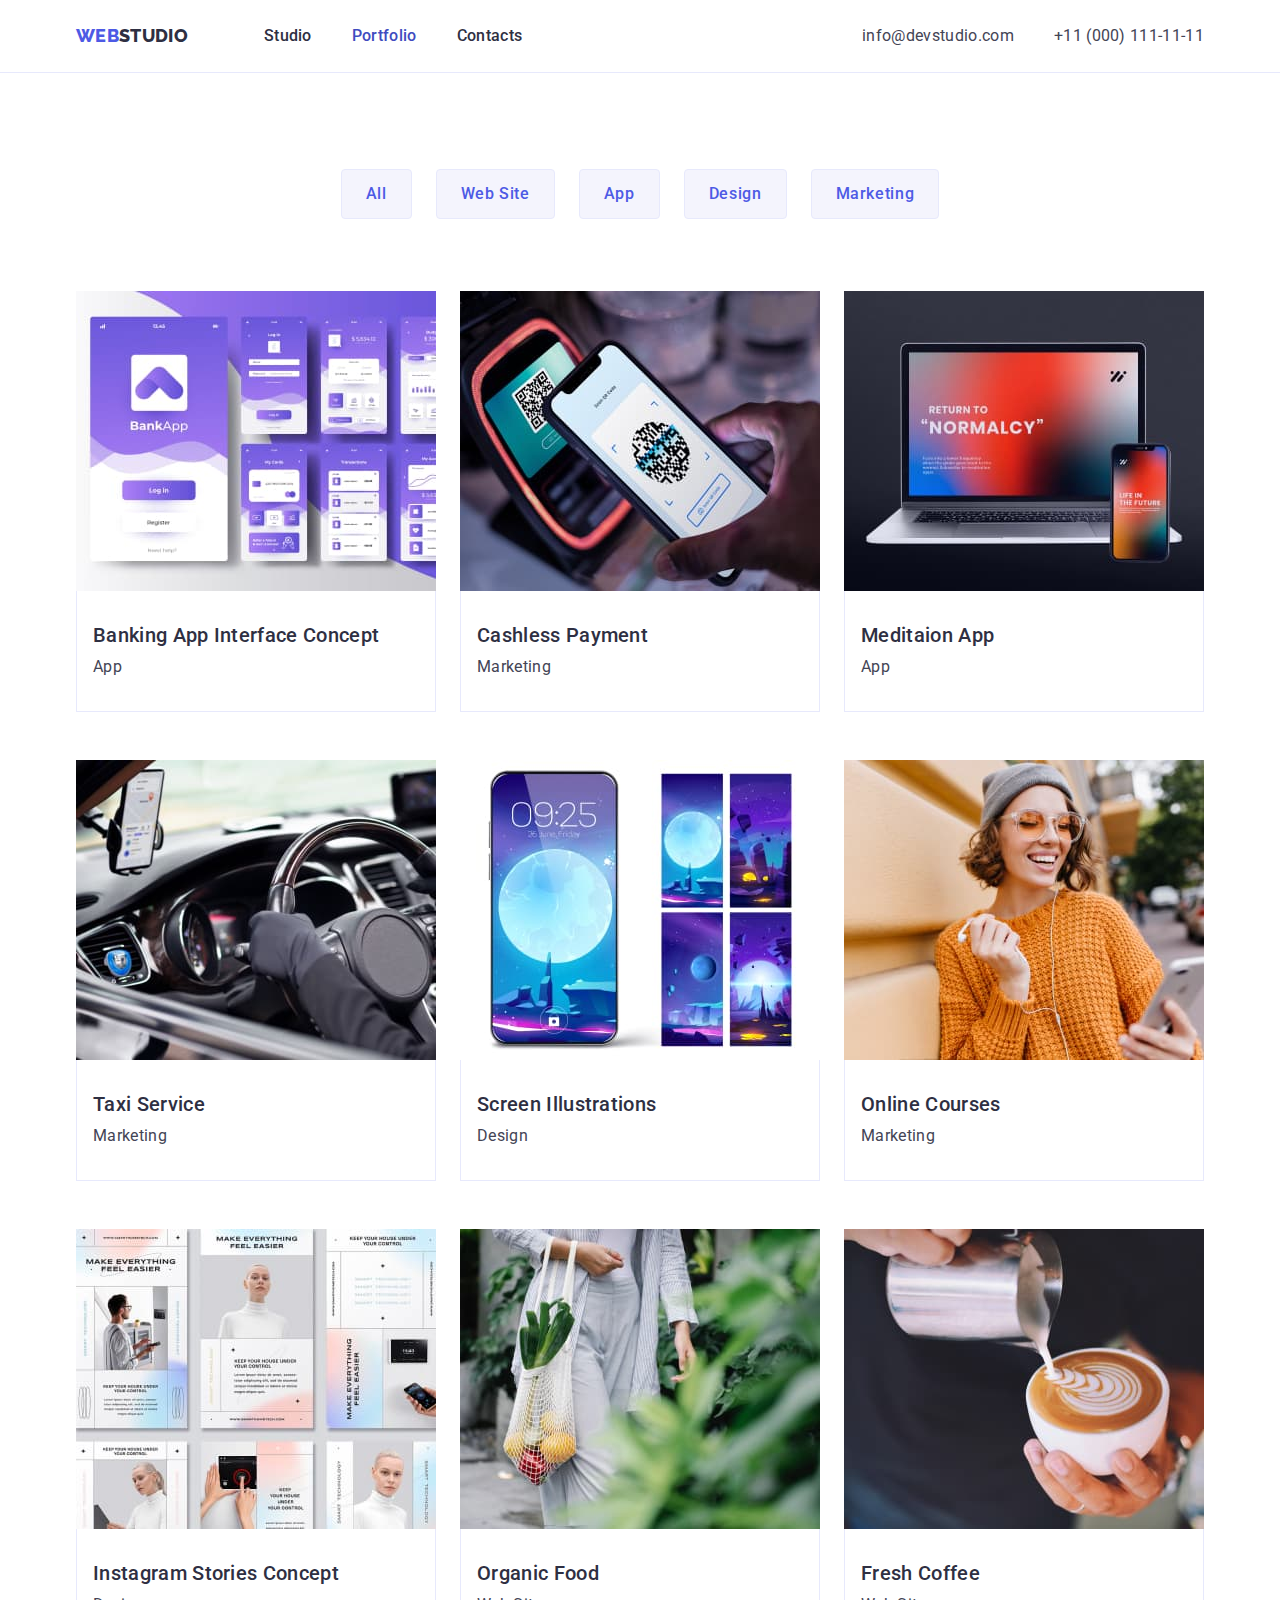
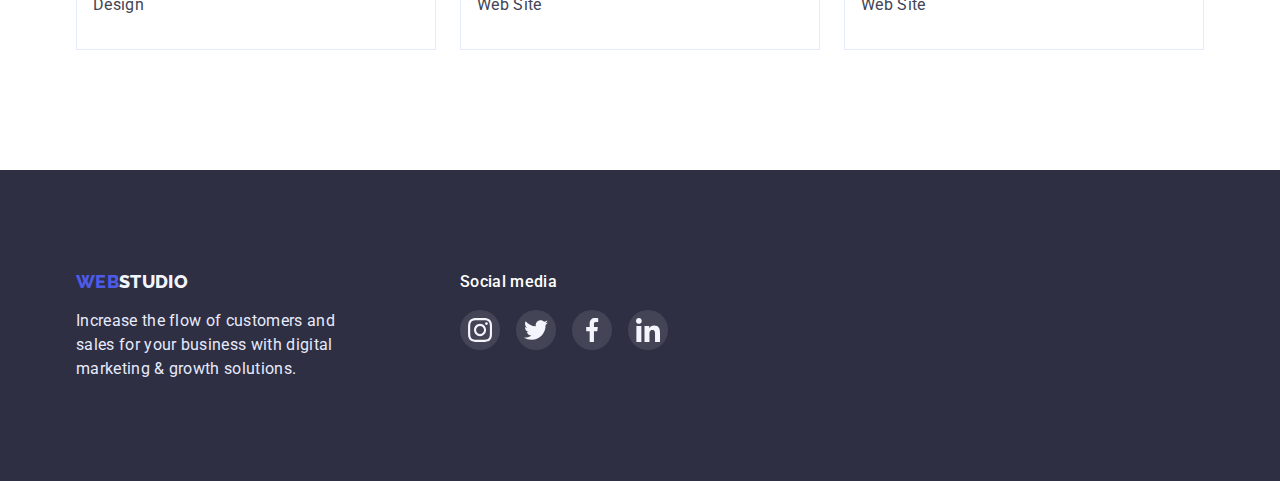
==== portfolio.html @ 614cab12 "start" ====
<!DOCTYPE html>
<html lang="en">
  <head>
    <meta charset="UTF-8" />
    <meta http-equiv="X-UA-Compatible" content="IE=edge" />
    <meta name="viewport" content="width=device-width, initial-scale=1.0" />
    <title>Document</title>
    <link rel="preconnect" href="https://fonts.googleapis.com" />
    <link rel="preconnect" href="https://fonts.gstatic.com" crossorigin />
    <link
      href="https://fonts.googleapis.com/css2?family=Raleway:wght@800&family=Roboto:wght@400;500;700;900&display=swap"
      rel="stylesheet"
    />
    <link
      rel="stylesheet"
      href="https://cdnjs.cloudflare.com/ajax/libs/modern-normalize/1.1.0/modern-normalize.min.css"
    />
    <link rel="stylesheet" href="./css/styles.css" />
  </head>
  <body>
    <header>
      <div class="container header-flex">
        <nav class="site-nav">
          <a href="./index.html" class="logo"
            ><span class="logo-web">Web</span>Studio</a
          >
          <ul class="nav-ul list">
            <li class="item">
              <a href="" class="link">Studio</a>
            </li>
            <li class="item">
              <a href="./portfolio.html" class="link current">Portfolio</a>
            </li>
            <li class="item">
              <a href="" class="link">Contacts</a>
            </li>
          </ul>
        </nav>
        <ul class="header-contacts list">
          <li class="item">
            <a href="mailto:info@devstudio.com" class="link"
              >info@devstudio.com</a
            >
          </li>
          <li class="item">
            <a href="tel:+110001111111" class="link">+11 (000) 111-11-11</a>
          </li>
        </ul>
      </div>
    </header>
    <main>
      <section class="section-portfolio">
        <div class="container">
          <div class="container-btn">
            <h1 class="section-partfolio hide">Portfolio</h1>
            <ul class="list">
              <li class="item">
                <button type="button" class="button">All</button>
              </li>
              <li class="item">
                <button type="button" class="button">Web Site</button>
              </li>
              <li class="item">
                <button type="button" class="button">App</button>
              </li>
              <li class="item">
                <button type="button" class="button">Design</button>
              </li>
              <li class="item">
                <button type="button" class="button">Marketing</button>
              </li>
            </ul>
          </div>
          <ul class="partfolio-list list">
            <li class="item">
              <a href="" class="link">
                <img
                  src="./images/Portfolio/banking_app.jpg"
                  alt="interface app"
                  width="360"
                  height="300"
                />
                <div class="text-title">
                  <h2 class="title">Banking App Interface Concept</h2>
                  <p class="text-kind">App</p>
                </div>
              </a>
            </li>
            <li class="item">
              <a href="" class="link">
                <img
                  src="./images/Portfolio/cashless_payment.jpg"
                  alt="payment by phone"
                  width="360"
                  height="300"
                />
                <div class="text-title">
                  <h2 class="title">Cashless Payment</h2>
                  <p class="text-kind">Marketing</p>
                </div>
              </a>
            </li>
            <li class="item">
              <a href="" class="link">
                <img
                  src="./images/Portfolio/meditaion_app.jpg"
                  alt="notebook and phone"
                  width="360"
                  height="300"
                />
                <div class="text-title">
                  <h2 class="title">Meditaion App</h2>
                  <p class="text-kind">App</p>
                </div>
              </a>
            </li>
            <li class="item">
              <a href="" class="link">
                <img
                  src="./images/Portfolio/taxi_service.jpg"
                  alt="Car taxi"
                  width="360"
                  height="300"
                />
                <div class="text-title">
                  <h2 class="title">Taxi Service</h2>
                  <p class="text-kind">Marketing</p>
                </div>
              </a>
            </li>
            <li class="item">
              <a href="" class="link">
                <img
                  src="./images/Portfolio/screen_illustrations.jpg"
                  alt="mobile phone and screens"
                  width="360"
                  height="300"
                />
                <div class="text-title">
                  <h2 class="title">Screen Illustrations</h2>
                  <p class="text-kind">Design</p>
                </div>
              </a>
            </li>
            <li class="item">
              <a href="" class="link">
                <img
                  src="./images/Portfolio/online_courses.jpg"
                  alt="woman talking on mobile"
                  width="360"
                  height="300"
                />
                <div class="text-title">
                  <h2 class="title">Online Courses</h2>
                  <p class="text-kind">Marketing</p>
                </div>
              </a>
            </li>
            <li class="item">
              <a href="" class="link">
                <img
                  src="./images/Portfolio/instagram_stories_concept.jpg"
                  alt="posts from instagram"
                  width="360"
                  height="300"
                />
                <div class="text-title">
                  <h2 class="title">Instagram Stories Concept</h2>
                  <p class="text-kind">Design</p>
                </div>
              </a>
            </li>
            <li class="item">
              <a href="" class="link">
                <img
                  src="./images/Portfolio/organic_food.jpg"
                  alt="Food bag"
                  width="360"
                  height="300"
                />
                <div class="text-title">
                  <h2 class="title">Organic Food</h2>
                  <p class="text-kind">Web Site</p>
                </div>
              </a>
            </li>
            <li class="item">
              <a href="" class="link">
                <img
                  src="./images/Portfolio/fresh_coffee.jpg"
                  alt="a cup of coffee"
                />
                <div class="text-title">
                  <h2 class="title">Fresh Coffee</h2>
                  <p class="text-kind">Web Site</p>
                </div>
              </a>
            </li>
          </ul>
        </div>
      </section>
    </main>
    <footer class="footer-color">
      <div class="container footer-column">
        <div class="foot">
          <a href="./index.html" class="logo"
            ><span class="logo-web">Web</span>Studio</a
          >
          <p class="text">
            Increase the flow of customers and sales for your business with
            digital marketing & growth solutions.
          </p>
        </div>
        <div class="footer-social">
          <h2 class="footer-title">Social media</h2>
          <ul class="list list-social">
            <li class="item">
              <a href="#" class="link footer-link-social">
                <svg class="social-icon" width="24" height="24">
                  <use href="./images/icons.svg#icon-instagram"></use>
                </svg>
              </a>
            </li>
            <li class="item">
              <a href="#" class="link footer-link-social">
                <svg class="social-icon" width="24" height="24">
                  <use href="./images/icons.svg#icon-twitter"></use>
                </svg>
              </a>
            </li>
            <li class="item">
              <a href="#" class="link footer-link-social">
                <svg class="social-icon" width="24" height="24">
                  <use href="./images/icons.svg#icon-facebook"></use>
                </svg>
              </a>
            </li>
            <li class="item">
              <a href="#" class="link footer-link-social">
                <svg class="social-icon" width="24" height="24">
                  <use href="./images/icons.svg#icon-linkedin"></use>
                </svg>
              </a>
            </li>
          </ul>
        </div>
      </div>
    </footer>
  </body>
</html>
---- css/styles.css ----
:root {
  --iris: #4d5ae5;
  --ocean: #404bbf;
  --navy-blue: #2e2f42;
  --green: #31d0aa;
  --slate: #434455;
  --light-slate: #8e8f99;
  --cornflower: #e7e9fc;
  --cloud: #f4f4fd;
  --navybluemodal: #2e2f42;
  --grey: #2e2f42;
  --white: #ffffff;
  --bcg-gray: linear-gradient(rgba(46, 47, 66, 0.7), rgba(46, 47, 66, 0.7));
  --bcg-cloud: linear-gradient(rgba(244, 244, 253, 1), rgba(244, 244, 253, 1));
  --bcg-social: rgba(255, 255, 255, 0.1);
  --shadow-portfolio: 0px 1px 6px rgba(46, 47, 66, 0.08);
  --shadow: 0px 1px 6px rgba(46, 47, 66, 0.08),
    0px 1px 1px rgba(46, 47, 66, 0.16), 0px 2px 1px rgba(46, 47, 66, 0.08);
  --shadow-btn: 0px 3px 1px rgba(0, 0, 0, 0.1), 0px 2px 1px rgba(0, 0, 0, 0.08),
    0px 2px 2px rgba(0, 0, 0, 0.12);
}

body {
  background-color: var(--white);
  color: var(--slate);

  font-size: 16px;
  line-height: 1.5;
  font-family: "Roboto", sans-serif;
  letter-spacing: 0.02em;
}
header {
  border-bottom: 1px solid var(--cornflower);
}

img {
  display: block;
  width: 100%;
  height: auto;
}

/* убрал в ссылках все подчеркивания */
.link,
.logo {
  text-decoration: none;
}
/* класс чтобы убрать в списках марикровку */
.list {
  list-style: none;
  padding: 0;
  margin: 0;
}
.container {
  width: 1158px;
  padding: 0 15px;
  margin-left: auto;
  margin-right: auto;
}

.header-flex {
  display: flex;
  justify-content: space-between;
  align-items: center;
}
/* ==========================Site nav=============== */

/*============= лого левая часть======== */
.logo-web {
  color: var(--iris);

  font-family: "Raleway";
  font-weight: 800;
  font-size: 18px;
  line-height: 1.3;
}

.logo-web:focus {
  color: var(--ocean);
}
.logo {
  color: var(--navy-blue);
  text-transform: uppercase;

  font-family: "Raleway";
  font-weight: 800;
  font-size: 18px;
  line-height: 1.3;
}

.logo:focus {
  color: var(--ocean);
}
.site-nav {
  display: flex;
}
.site-nav .logo {
  padding-top: 24px;
  padding-bottom: 24px;
  margin-right: 76px;
}
.nav-ul {
  display: flex;
}
.nav-ul .item:not(:last-child) {
  margin-right: 40px;
}

/*.nav-ul .item {
  background-color: tomato;
}*/

.site-nav .link {
  display: block;
  padding-top: 24px;
  padding-bottom: 24px;

  color: var(--navy-blue);

  font-weight: 500;
}

.site-nav .link:is(:hover, :focus) {
  color: var(--ocean);
}

.header-contacts {
  display: flex;
}

.header-contacts .item:not(:last-child) {
  margin-right: 40px;
}

.header-contacts .link {
  display: inline-flex;
  align-items: center;
  padding-top: 24px;
  padding-bottom: 24px;

  color: var(--slate);

  font-weight: 400;
}

.header-contacts .link:is(:hover, :focus) {
  color: var(--ocean);
}

/* ========================ICONS HEADER===================== */

/* СДЕЛАЛ ЧЕРЕЗ ФОН, НО ТАК НЕ РАБОТАЕТ ХОВЕР */

/*.header-contacts .mail::before {
  content: "";
  width: 16px;
  height: 16px;
  margin-right: 8px;

  background-image: url("../images/mail.svg");
  background-size: contain;
  background-repeat: no-repeat;
  background-position: center;
}

.header-contacts .phone::before {
  content: "";
  width: 16px;
  height: 16px;
  margin-right: 8px;

  background-image: url("../images/phone.svg");
  background-size: contain;
  background-repeat: no-repeat;
  background-position: center;
}*/

/* ===============ICONS HEADER ==END============ */

/* ==================Section first==================*/

.section-general {
  text-align: center;
  padding-top: 188px;
  padding-bottom: 188px;
  background-color: var(--navy-blue);
  height: 600px;
  max-width: 1440px;
  margin-right: auto;
  margin-left: auto;

  background-image: var(--bcg-gray), url(../images/people_office_1.jpg);

  background-size: cover;
  background-repeat: no-repeat;
  background-position: center;
}

.mein-title {
  margin: 0 auto;
  width: 494px;
  margin-bottom: 48px;

  color: var(--white);

  font-size: 56px;
  line-height: 1.07;
}

/* ===========================BUTTONS ===========================*/

/* Макет для кнопок два вида, order, normal и activ */

.button {
  border-radius: 4px;
  padding: 12px 24px;
  border: 1px solid var(--cornflower);

  color: var(--iris);
  background-color: var(--cloud);
  font-weight: 500;
  font-family: inherit;
  font-size: inherit;
  line-height: inherit;
  align-items: center;
  text-align: center;
  letter-spacing: 0.04em;
  cursor: pointer;
}
.button:is(:hover, :focus) {
  color: var(--white);
  background-color: var(--ocean);
  box-shadow: var(--shadow-btn);
  border: 1px solid transparent;
}
.button.order {
  border-radius: 4px;
  padding: 16px 32px;
  min-width: 169px;
  border: 1px solid transparent;

  color: var(--white);
  background-color: var(--iris);

  font-family: inherit;
  font-weight: 500;
  font-size: inherit;
  line-height: inherit;
  align-items: center;
  text-align: center;
  letter-spacing: 0.04em;
  cursor: pointer;
}
.button.order:is(:hover, :focus) {
  background-color: var(--ocean);
}

/*===================== По секциям================*/
/* ============features=========== */

.section-features {
  padding-top: 120px;
  padding-bottom: 120px;
}

/* скроем заголовок */
.hide {
  position: absolute;
  width: 1px;
  height: 1px;
  margin: -1px;
  padding: 0;
  overflow: hidden;
  border: 0;
  clip: rect(0 0 0 0);
}

.section-title {
  margin: 0;
  margin-bottom: 72px;

  color: var(--navy-blue);

  font-size: 36px;
  line-height: 1.11;
  text-align: center;
}
.features-list {
  display: flex;
  flex-wrap: wrap;
}

.features-list .item {
  width: calc((100% - 72px) / 4);
  margin-right: 24px;
  padding-top: 24px;
}

.features-list .item:nth-child(4n) {
  margin-right: 0;
}

.features-list .title {
  margin: 0;
  margin-top: 8px;
  margin-bottom: 8px;

  color: var(--navy-blue);

  font-weight: 500;
  font-size: 20px;
  line-height: 1.2;
}

.features-list .text {
  margin: 0;
}

/* ================ICONS FEATURES============= */

.features-list .item::before {
  display: block;
  content: "";
  height: 112px;

  background-size: auto;
  background-repeat: no-repeat;
  background-position: center;
}

.features-list .icon-strategy::before {
  background-image: url(../images/antenna_1.svg), var(--bcg-cloud);
}

.features-list .icon-punctuality::before {
  background-image: url(../images/clock_1.svg), var(--bcg-cloud);
}

.features-list .icon-diligency::before {
  background-image: url(../images/diagram_1.svg), var(--bcg-cloud);
}

.features-list .icon-technologies::before {
  background-image: url(../images/astronaut_1.svg), var(--bcg-cloud);
}

/* ==============What are we doing================= */

.section-work {
  padding-bottom: 120px;
}

.work-list {
  display: flex;
  flex-wrap: wrap;
}

.work-list .item {
  width: calc((100% - 48px) / 3);
  margin-right: 24px;
}

.work-list .item:nth-child(3n) {
  margin-right: 0;
}

/* ===========================Our Team========================= */
.section-team {
  padding-top: 120px;
  padding-bottom: 120px;

  background-color: var(--cloud);
}
.team-list {
  display: flex;
  flex-wrap: wrap;
}

.team-list .worker {
  width: calc((100% - 72px) / 4);
  margin-right: 24px;

  border-radius: 0px 0px 4px 4px;

  background-color: var(--white);
  box-shadow: var(--shadow);
}

.team-list .worker:nth-child(4n) {
  margin: 0;
}

.team-list .title {
  margin: 0;
  margin-bottom: 8px;

  color: var(--navy-blue);

  font-weight: 500;
  font-size: 20px;
  line-height: 1.2;
  text-align: center;
}

.team-list .text {
  margin: 0;
  margin-bottom: 8px;

  text-align: center;
}

.info {
  padding: 32px 16px;
}

.info .social {
  display: flex;
  justify-content: space-between;
}

.social .item {
  width: 40px;
  height: 40px;
}
.link-social {
  padding: 12px;
  width: 100%;
  height: 100%;
  display: flex;
  border-radius: 50%;
  background-color: var(--iris);
  justify-content: center;
  align-items: center;
}

.link-social {
  fill: var(--cloud);
}

.link-social:is(:hover, :focus) {
  background-color: var(--ocean);
}

.social .item:not(:last-child) {
  margin-right: 24px;
}

/*===============================Customers===========================*/

.section-customers {
  padding-top: 130px;
  padding-bottom: 120px;
}

.customers-list {
  display: flex;
  justify-content: space-between;
}

.customers-list .item {
  width: 168px;
  height: 88px;
}

.link-custom {
  width: 100%;
  height: 100%;
  padding: 16px 32px;
  border: 1px solid var(--light-slate);
  border-radius: 4px;
  display: flex;
  justify-content: center;
  align-items: center;
}

.customers-list .item:not(:last-child) {
  margin-right: 24px;
}

.logo-brend {
  fill: var(--light-slate);
}

/* При ховере меняется цвет рамки */

.link-custom:is(:hover, :focus) {
  border-color: var(--ocean);
}
/* при ховере идет обращение к иконнке и меняется ее цвет. */

.link-custom:is(:hover, :focus) .logo-brend {
  fill: var(--ocean);
}

/* ===============================footer=========================== */

.footer-color {
  padding-top: 100px;
  padding-bottom: 100px;
  background-color: var(--navy-blue);
}

.foot .logo {
  display: inline-block;
  margin-bottom: 16px;

  color: var(--cloud);

  font-family: "Raleway";
  font-weight: 800;
  font-size: 18px;
  line-height: 1.3;
}
.foot .logo:focus {
  color: var(--ocean);
}

.foot .text {
  margin: 0;

  color: var(--cornflower);
}

.foot {
  width: 264px;
  margin-right: 120px;
}

.footer-title {
  margin: 0;
  margin-bottom: 16px;

  color: var(--white);

  font-weight: 500;
  font-size: 16px;
}
/* делаем две колонки */
.footer-column {
  display: flex;
}

/* ставим иконки в один ряд */

.footer-social .list-social {
  display: flex;
  align-items: center;
}

.list-social .item:not(:last-child) {
  margin-right: 16px;
}

.list-social .item {
  width: 40px;
  height: 40px;
}

.footer-link-social {
  height: 100%;
  width: 100%;
  display: flex;
  border-radius: 50%;
  justify-content: center;
  align-items: center;
  background-color: var(--bcg-social);
}

.social-icon {
  fill: var(--cloud);
}

.footer-link-social:is(:hover, :focus) {
  background-color: var(--green);
}

/*=============================Страница  portfolio======================== */

.link.current {
  color: var(--ocean);
}
.section-portfolio {
  padding-top: 96px;
  padding-bottom: 120px;
}
.container-btn {
  margin-bottom: 72px;
}

.container-btn .list {
  display: flex;
  justify-content: center;
}

.container-btn .item:not(:last-child) {
  margin-right: 24px;
}

.partfolio-list {
  display: flex;
  flex-wrap: wrap;
}

.partfolio-list .item:not(:nth-child(3n)) {
  margin-right: 24px;
}
.partfolio-list .item:not(:nth-last-child(-n + 3)) {
  margin-bottom: 48px;
}

.partfolio-list .link {
  display: inline-block;
}

.partfolio-list .link:is(:hover, :focus) {
  box-shadow: var(--shadow-portfolio);
}

.text-title {
  border-bottom: 1px solid var(--cornflower);
  border-left: 1px solid var(--cornflower);
  border-right: 1px solid var(--cornflower);

  padding-left: 16px;
  padding-top: 32px;
  padding-bottom: 32px;
}
.partfolio-list .title {
  margin: 0;
  margin-bottom: 8px;

  color: var(--navy-blue);

  font-weight: 500;
  font-size: 20px;
  line-height: 1.2;
}

.partfolio-list .text-kind {
  margin: 0;

  color: var(--slate);
}

/* Основной цвет текста NAVY BLUE:#2E2F42 */
/* Цвет текста белый #FFFFFF */
/* акцент IRIS #4D5AE5 */
/* Цвет основного текста SLATE #434455 */
/* Цвет текста футера CORNFLOWER #E7E9FC */
/* цвет тени кнопки box-shadow rgba(0, 0, 0, 0.15) */
/* фон кнопок и блоков портфолио  и секции  OUT TEAM CLOUD #F4F4FD */
/* Тень футера 0px 2px 1px rgba(46, 47, 66, 0.08), 0px 1px 1px rgba(46, 47, 66, 0.16), 0px 1px 6px rgba(46, 47, 66, 0.08) */ ;
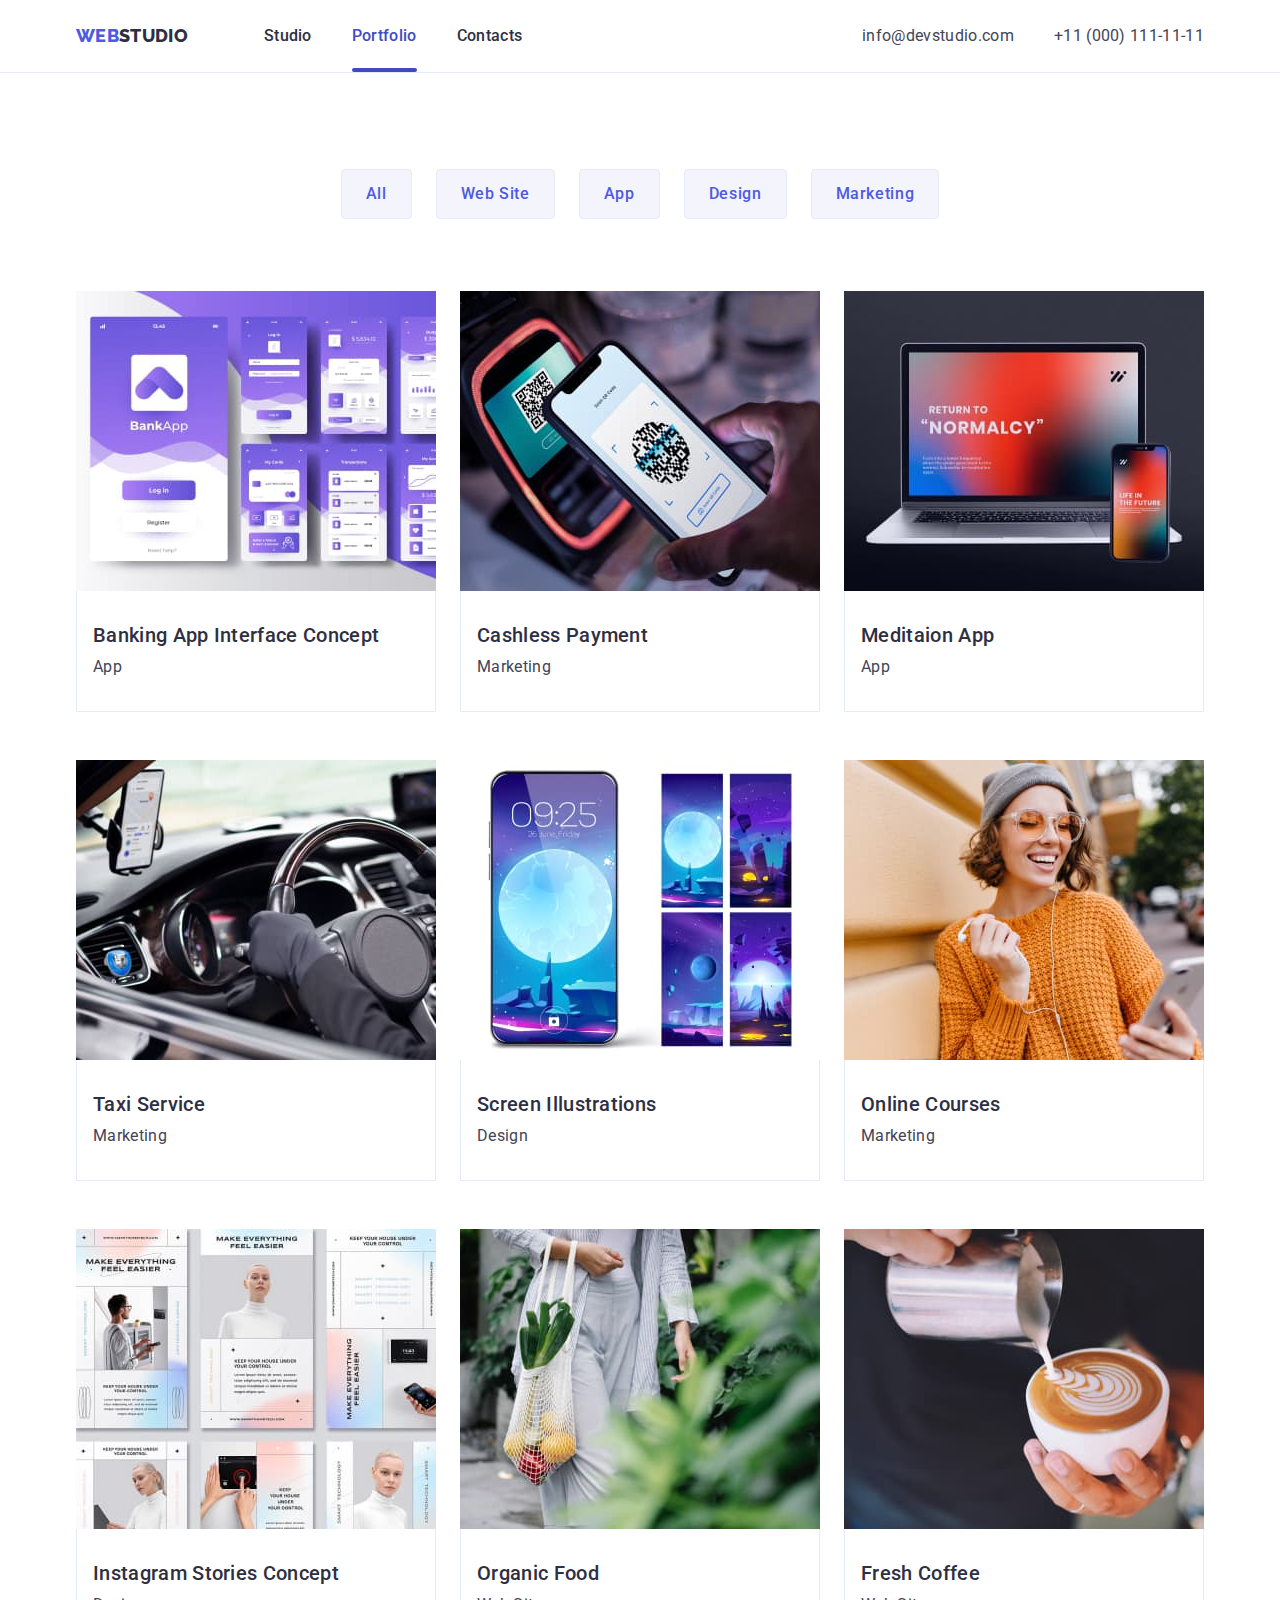
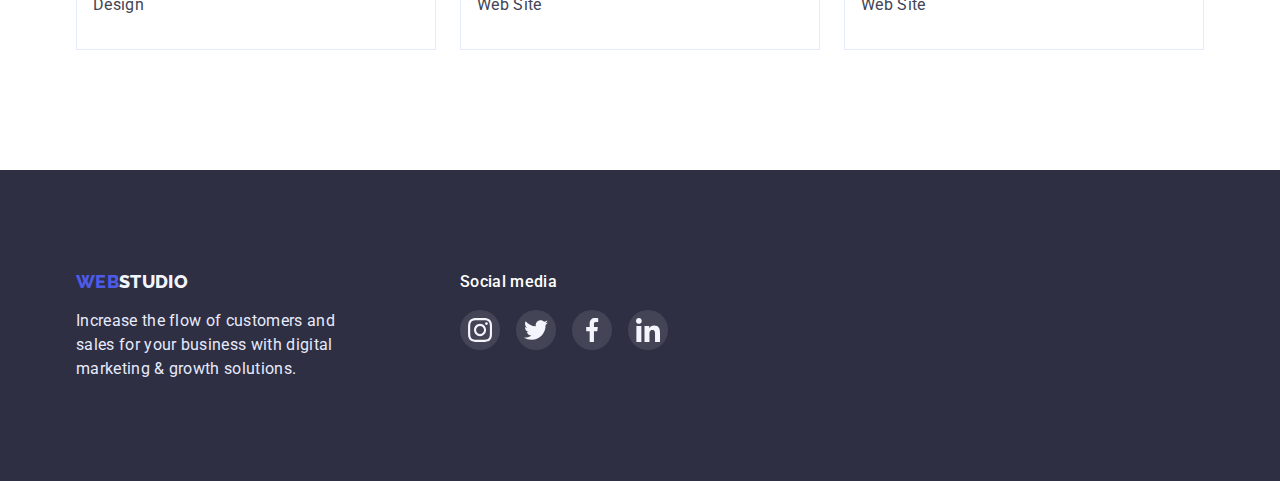
==== commit 10cbaf3b: "first" ====
--- a/portfolio.html
+++ b/portfolio.html
@@ -26,13 +26,13 @@
           >
           <ul class="nav-ul list">
             <li class="item">
-              <a href="" class="link">Studio</a>
+              <a href="./index.html" class="link">Studio</a>
             </li>
             <li class="item">
               <a href="./portfolio.html" class="link current">Portfolio</a>
             </li>
             <li class="item">
-              <a href="" class="link">Contacts</a>
+              <a href="./contacts.html" class="link">Contacts</a>
             </li>
           </ul>
         </nav>
@@ -52,7 +52,7 @@
       <section class="section-portfolio">
         <div class="container">
           <div class="container-btn">
-            <h1 class="section-partfolio hide">Portfolio</h1>
+            <h1 class="section-portfolio hide">Portfolio</h1>
             <ul class="list">
               <li class="item">
                 <button type="button" class="button">All</button>
@@ -71,15 +71,24 @@
               </li>
             </ul>
           </div>
-          <ul class="partfolio-list list">
-            <li class="item">
-              <a href="" class="link">
-                <img
-                  src="./images/Portfolio/banking_app.jpg"
-                  alt="interface app"
-                  width="360"
-                  height="300"
-                />
+          <ul class="portfolio-list list">
+            <li class="item">
+              <a href="" class="link">
+                <div class="backdrop">
+                  <img
+                    src="./images/Portfolio/banking_app.jpg"
+                    alt="interface app"
+                    width="360"
+                    height="300"
+                  />
+                  <div class="portfolio-action">
+                    <p>
+                      14 Stylish and User-Friendly App Design Concepts · Task
+                      Manager App · Calorie Tracker App · Exotic Fruit Ecommerce
+                      App · Cloud Storage App
+                    </p>
+                  </div>
+                </div>
                 <div class="text-title">
                   <h2 class="title">Banking App Interface Concept</h2>
                   <p class="text-kind">App</p>
@@ -88,12 +97,21 @@
             </li>
             <li class="item">
               <a href="" class="link">
-                <img
-                  src="./images/Portfolio/cashless_payment.jpg"
-                  alt="payment by phone"
-                  width="360"
-                  height="300"
-                />
+                <div class="backdrop">
+                  <img
+                    src="./images/Portfolio/cashless_payment.jpg"
+                    alt="payment by phone"
+                    width="360"
+                    height="300"
+                  />
+                  <div class="portfolio-action">
+                    <p>
+                      14 Stylish and User-Friendly App Design Concepts · Task
+                      Manager App · Calorie Tracker App · Exotic Fruit Ecommerce
+                      App · Cloud Storage App
+                    </p>
+                  </div>
+                </div>
                 <div class="text-title">
                   <h2 class="title">Cashless Payment</h2>
                   <p class="text-kind">Marketing</p>
@@ -102,12 +120,21 @@
             </li>
             <li class="item">
               <a href="" class="link">
-                <img
-                  src="./images/Portfolio/meditaion_app.jpg"
-                  alt="notebook and phone"
-                  width="360"
-                  height="300"
-                />
+                <div class="backdrop">
+                  <img
+                    src="./images/Portfolio/meditaion_app.jpg"
+                    alt="notebook and phone"
+                    width="360"
+                    height="300"
+                  />
+                  <div class="portfolio-action">
+                    <p>
+                      14 Stylish and User-Friendly App Design Concepts · Task
+                      Manager App · Calorie Tracker App · Exotic Fruit Ecommerce
+                      App · Cloud Storage App
+                    </p>
+                  </div>
+                </div>
                 <div class="text-title">
                   <h2 class="title">Meditaion App</h2>
                   <p class="text-kind">App</p>
@@ -116,12 +143,21 @@
             </li>
             <li class="item">
               <a href="" class="link">
-                <img
-                  src="./images/Portfolio/taxi_service.jpg"
-                  alt="Car taxi"
-                  width="360"
-                  height="300"
-                />
+                <div class="backdrop">
+                  <img
+                    src="./images/Portfolio/taxi_service.jpg"
+                    alt="Car taxi"
+                    width="360"
+                    height="300"
+                  />
+                  <div class="portfolio-action">
+                    <p>
+                      14 Stylish and User-Friendly App Design Concepts · Task
+                      Manager App · Calorie Tracker App · Exotic Fruit Ecommerce
+                      App · Cloud Storage App
+                    </p>
+                  </div>
+                </div>
                 <div class="text-title">
                   <h2 class="title">Taxi Service</h2>
                   <p class="text-kind">Marketing</p>
@@ -130,12 +166,21 @@
             </li>
             <li class="item">
               <a href="" class="link">
-                <img
-                  src="./images/Portfolio/screen_illustrations.jpg"
-                  alt="mobile phone and screens"
-                  width="360"
-                  height="300"
-                />
+                <div class="backdrop">
+                  <img
+                    src="./images/Portfolio/screen_illustrations.jpg"
+                    alt="mobile phone and screens"
+                    width="360"
+                    height="300"
+                  />
+                  <div class="portfolio-action">
+                    <p>
+                      14 Stylish and User-Friendly App Design Concepts · Task
+                      Manager App · Calorie Tracker App · Exotic Fruit Ecommerce
+                      App · Cloud Storage App
+                    </p>
+                  </div>
+                </div>
                 <div class="text-title">
                   <h2 class="title">Screen Illustrations</h2>
                   <p class="text-kind">Design</p>
@@ -144,12 +189,21 @@
             </li>
             <li class="item">
               <a href="" class="link">
-                <img
-                  src="./images/Portfolio/online_courses.jpg"
-                  alt="woman talking on mobile"
-                  width="360"
-                  height="300"
-                />
+                <div class="backdrop">
+                  <img
+                    src="./images/Portfolio/online_courses.jpg"
+                    alt="woman talking on mobile"
+                    width="360"
+                    height="300"
+                  />
+                  <div class="portfolio-action">
+                    <p>
+                      14 Stylish and User-Friendly App Design Concepts · Task
+                      Manager App · Calorie Tracker App · Exotic Fruit Ecommerce
+                      App · Cloud Storage App
+                    </p>
+                  </div>
+                </div>
                 <div class="text-title">
                   <h2 class="title">Online Courses</h2>
                   <p class="text-kind">Marketing</p>
@@ -158,12 +212,21 @@
             </li>
             <li class="item">
               <a href="" class="link">
-                <img
-                  src="./images/Portfolio/instagram_stories_concept.jpg"
-                  alt="posts from instagram"
-                  width="360"
-                  height="300"
-                />
+                <div class="backdrop">
+                  <img
+                    src="./images/Portfolio/instagram_stories_concept.jpg"
+                    alt="posts from instagram"
+                    width="360"
+                    height="300"
+                  />
+                  <div class="portfolio-action">
+                    <p>
+                      14 Stylish and User-Friendly App Design Concepts · Task
+                      Manager App · Calorie Tracker App · Exotic Fruit Ecommerce
+                      App · Cloud Storage App
+                    </p>
+                  </div>
+                </div>
                 <div class="text-title">
                   <h2 class="title">Instagram Stories Concept</h2>
                   <p class="text-kind">Design</p>
@@ -172,12 +235,21 @@
             </li>
             <li class="item">
               <a href="" class="link">
-                <img
-                  src="./images/Portfolio/organic_food.jpg"
-                  alt="Food bag"
-                  width="360"
-                  height="300"
-                />
+                <div class="backdrop">
+                  <img
+                    src="./images/Portfolio/organic_food.jpg"
+                    alt="Food bag"
+                    width="360"
+                    height="300"
+                  />
+                  <div class="portfolio-action">
+                    <p>
+                      14 Stylish and User-Friendly App Design Concepts · Task
+                      Manager App · Calorie Tracker App · Exotic Fruit Ecommerce
+                      App · Cloud Storage App
+                    </p>
+                  </div>
+                </div>
                 <div class="text-title">
                   <h2 class="title">Organic Food</h2>
                   <p class="text-kind">Web Site</p>
@@ -186,10 +258,19 @@
             </li>
             <li class="item">
               <a href="" class="link">
-                <img
-                  src="./images/Portfolio/fresh_coffee.jpg"
-                  alt="a cup of coffee"
-                />
+                <div class="backdrop">
+                  <img
+                    src="./images/Portfolio/fresh_coffee.jpg"
+                    alt="a cup of coffee"
+                  />
+                  <div class="portfolio-action">
+                    <p>
+                      14 Stylish and User-Friendly App Design Concepts · Task
+                      Manager App · Calorie Tracker App · Exotic Fruit Ecommerce
+                      App · Cloud Storage App
+                    </p>
+                  </div>
+                </div>
                 <div class="text-title">
                   <h2 class="title">Fresh Coffee</h2>
                   <p class="text-kind">Web Site</p>
--- a/css/styles.css
+++ b/css/styles.css
@@ -103,11 +103,20 @@
 }
 .nav-ul .item:not(:last-child) {
   margin-right: 40px;
-}
-
-/*.nav-ul .item {
-  background-color: tomato;
-}*/
+  position: relative;
+}
+
+.link.current::after {
+  content: "";
+  position: absolute;
+  bottom: 0;
+  left: 0;
+  display: block;
+  width: 100%;
+  height: 4px;
+  background-color: var(--ocean);
+  border-radius: 2px;
+}
 
 .site-nav .link {
   display: block;
@@ -595,23 +604,23 @@
   margin-right: 24px;
 }
 
-.partfolio-list {
+.portfolio-list {
   display: flex;
   flex-wrap: wrap;
 }
 
-.partfolio-list .item:not(:nth-child(3n)) {
+.portfolio-list .item:not(:nth-child(3n)) {
   margin-right: 24px;
 }
-.partfolio-list .item:not(:nth-last-child(-n + 3)) {
+.portfolio-list .item:not(:nth-last-child(-n + 3)) {
   margin-bottom: 48px;
 }
 
-.partfolio-list .link {
+.portfolio-list .link {
   display: inline-block;
 }
 
-.partfolio-list .link:is(:hover, :focus) {
+.portfolio-list .link:is(:hover, :focus) {
   box-shadow: var(--shadow-portfolio);
 }
 
@@ -624,7 +633,7 @@
   padding-top: 32px;
   padding-bottom: 32px;
 }
-.partfolio-list .title {
+.portfolio-list .title {
   margin: 0;
   margin-bottom: 8px;
 
@@ -635,10 +644,62 @@
   line-height: 1.2;
 }
 
-.partfolio-list .text-kind {
+.portfolio-list .text-kind {
   margin: 0;
 
   color: var(--slate);
+}
+
+/*=============================Страница  cantacts======================== */
+
+.link.current {
+  color: var(--ocean);
+}
+
+.nav-ul .item {
+  position: relative;
+}
+
+.title-contacts {
+  text-align: center;
+}
+
+/* ===============================Project Card======================== */
+
+.backdrop {
+  position: relative;
+}
+
+.portfolio-action {
+  position: absolute;
+
+  width: 100%;
+  height: 100%;
+  left: 0;
+  bottom: 0;
+  transform: translate(0, 100%);
+  opacity: 0;
+  pointer-events: none;
+
+  transition: transform 250ms linear;
+
+  padding-left: 32px;
+  padding-right: 32px;
+  padding-top: 40px;
+  text-align: center;
+
+  background: var(--iris);
+  color: var(--cloud);
+  font-weight: 400;
+}
+
+.portfolio-list .link:is(:hover, :focus) .portfolio-action {
+  transform: translate(0, 0);
+  opacity: 1;
+}
+
+.portfolio-list .link:is(:hover, :focus) {
+  border: 0.5px solid var(--cloud);
 }
 
 /* Основной цвет текста NAVY BLUE:#2E2F42 */
